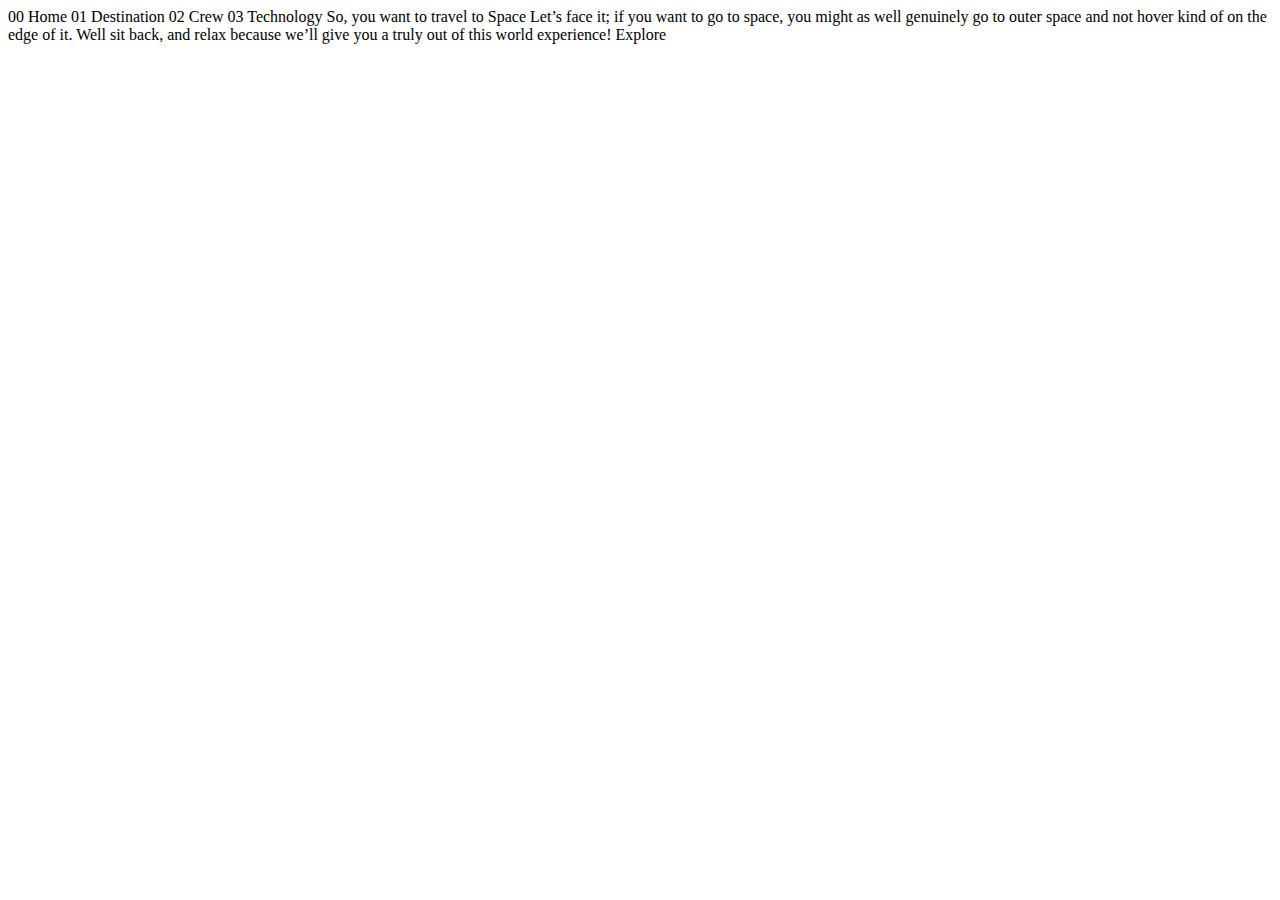
==== starter-code/index.html @ bcc38e99 "Fisrt commit" ====
<!DOCTYPE html>
<html lang="en">
<head>
  <meta charset="UTF-8">
  <meta name="viewport" content="width=device-width, initial-scale=1.0">

  <link rel="icon" type="image/png" sizes="32x32" href="./assets/favicon-32x32.png">
  
  <title>Frontend Mentor | Space tourism website</title>
</head>
<body>

  00 Home
  01 Destination
  02 Crew
  03 Technology

  So, you want to travel to
  Space
  Let’s face it; if you want to go to space, you might as well genuinely go to 
  outer space and not hover kind of on the edge of it. Well sit back, and relax 
  because we’ll give you a truly out of this world experience!

  Explore

</body>
</html>
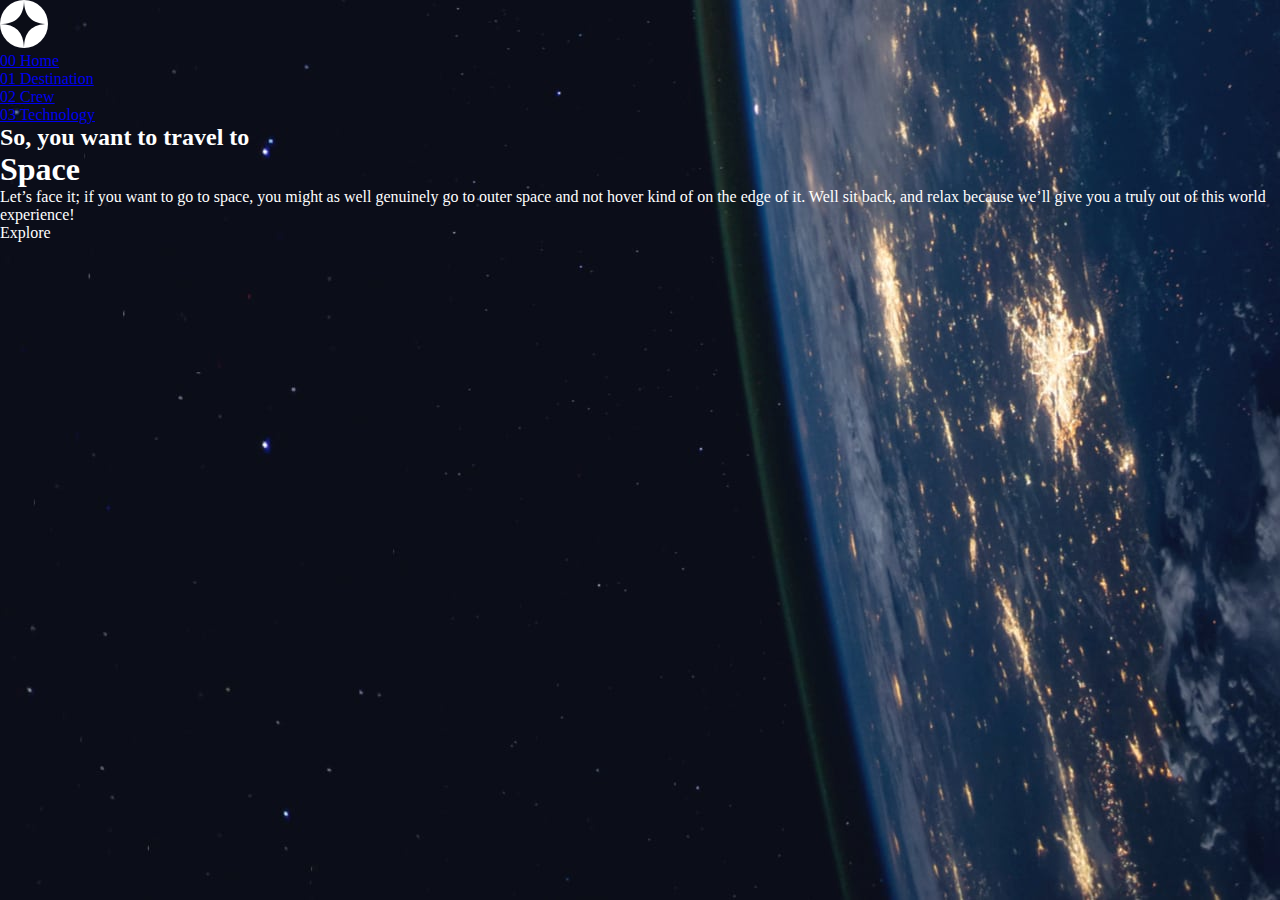
==== commit 3450e9e4: "Organizate logic code" ====
--- a/starter-code/index.html
+++ b/starter-code/index.html
@@ -1,27 +1,50 @@
 <!DOCTYPE html>
 <html lang="en">
-<head>
-  <meta charset="UTF-8">
-  <meta name="viewport" content="width=device-width, initial-scale=1.0">
+  <head>
+    <meta charset="UTF-8" />
+    <meta name="viewport" content="width=device-width, initial-scale=1.0" />
 
-  <link rel="icon" type="image/png" sizes="32x32" href="./assets/favicon-32x32.png">
-  
-  <title>Frontend Mentor | Space tourism website</title>
-</head>
-<body>
+    <link
+      rel="icon"
+      type="image/png"
+      sizes="32x32"
+      href="./assets/favicon-32x32.png"
+    />
+    <link rel="stylesheet" href="styles/style.css" />
 
-  00 Home
-  01 Destination
-  02 Crew
-  03 Technology
+    <title>Frontend Mentor | Space tourism website</title>
+  </head>
+  <body>
+    <header>
+      <div class="container-nav">
+        <div class="img-size">
+          <img src="assets/shared/logo.svg" alt="logo" />
+        </div>
+        <nav>
+          <ul>
+            <li><a href="index.html">00 Home</a></li>
+            <li><a href="destination-moon.html">01 Destination</a></li>
+            <li><a href="crew-pilot.html">02 Crew</a></li>
+            <li><a href="technology-vehicle.html">03 Technology</a></li>
+          </ul>
+        </nav>
+      </div>
+    </header>
+    <main>
+      <div>
+        <h2>So, you want to travel to</h2>
+        <h1>Space</h1>
+        <p>
+          Let’s face it; if you want to go to space, you might as well genuinely
+          go to outer space and not hover kind of on the edge of it. Well sit
+          back, and relax because we’ll give you a truly out of this world
+          experience!
+        </p>
+      </div>
+      <div>
+        Explore
+      </div>
 
-  So, you want to travel to
-  Space
-  Let’s face it; if you want to go to space, you might as well genuinely go to 
-  outer space and not hover kind of on the edge of it. Well sit back, and relax 
-  because we’ll give you a truly out of this world experience!
-
-  Explore
-
-</body>
-</html>+    </main>
+  </body>
+</html>
--- a/starter-code/styles/style.css
+++ b/starter-code/styles/style.css
@@ -0,0 +1,16 @@
+*{
+    margin: 0;
+    padding: 0;
+    box-sizing: border-box;
+}
+body{
+    background-image: url(../assets/home/background-home-desktop.jpg);
+    background-repeat: no-repeat;
+    background-size: cover;
+    background-position: center;
+    background-color: black;
+    color: white;
+    font-family: 'Barlow Condensed', sans-serif;
+    font-family: 'Bellefair', serif;
+    height: 100vh;
+}
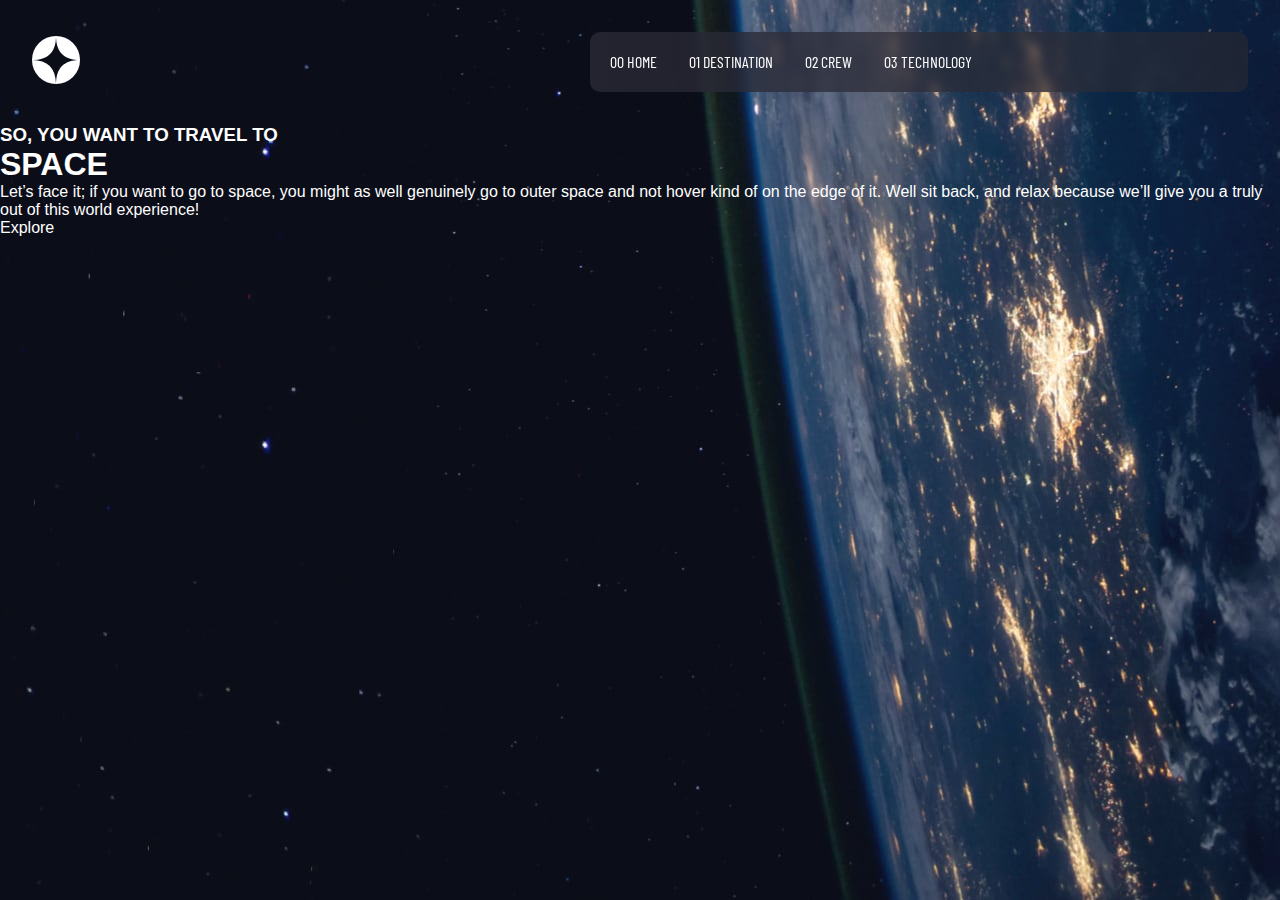
==== commit 28fc7332: "Update style in nav" ====
--- a/starter-code/index.html
+++ b/starter-code/index.html
@@ -10,6 +10,10 @@
       sizes="32x32"
       href="./assets/favicon-32x32.png"
     />
+    <link rel="preconnect" href="https://fonts.googleapis.com">
+<link rel="preconnect" href="https://fonts.gstatic.com" crossorigin>
+<link href="https://fonts.googleapis.com/css2?family=Barlow+Condensed:ital,wght@0,100;0,200;0,300;0,400;0,500;0,600;0,700;0,800;0,900;1,100;1,200;1,300;1,400;1,500;1,600;1,700;1,800;1,900&family=Barlow:ital,wght@0,100;0,200;0,300;0,400;0,500;0,600;0,700;0,800;0,900;1,100;1,200;1,300;1,400;1,500;1,600;1,700;1,800;1,900&family=Bellefair&display=swap" rel="stylesheet">
+
     <link rel="stylesheet" href="styles/style.css" />
 
     <title>Frontend Mentor | Space tourism website</title>
@@ -20,20 +24,21 @@
         <div class="img-size">
           <img src="assets/shared/logo.svg" alt="logo" />
         </div>
-        <nav>
+        <div class="mark-line"></div>
+        <nav class="nav-links">
           <ul>
-            <li><a href="index.html">00 Home</a></li>
-            <li><a href="destination-moon.html">01 Destination</a></li>
-            <li><a href="crew-pilot.html">02 Crew</a></li>
-            <li><a href="technology-vehicle.html">03 Technology</a></li>
+            <li><a href="index.html">00 HOME</a></li>
+            <li><a href="destination-moon.html">01 DESTINATION</a></li>
+            <li><a href="crew-pilot.html">02 CREW</a></li>
+            <li><a href="technology-vehicle.html">03 TECHNOLOGY</a></li>
           </ul>
         </nav>
       </div>
     </header>
     <main>
       <div>
-        <h2>So, you want to travel to</h2>
-        <h1>Space</h1>
+        <h3>SO, YOU WANT TO TRAVEL TO</h3>
+        <h1>SPACE</h1>
         <p>
           Let’s face it; if you want to go to space, you might as well genuinely
           go to outer space and not hover kind of on the edge of it. Well sit
--- a/starter-code/styles/style.css
+++ b/starter-code/styles/style.css
@@ -10,7 +10,38 @@
     background-position: center;
     background-color: black;
     color: white;
-    font-family: 'Barlow Condensed', sans-serif;
-    font-family: 'Bellefair', serif;
+    font-family: Arial, Helvetica, sans-serif;
     height: 100vh;
 }
+
+header{
+    padding: 1rem;
+}
+
+.container-nav{
+    display: flex;
+    justify-content: space-between;
+    align-items: center;
+    padding: 1rem;
+}
+.nav-links{
+        background: linear-gradient(to right, rgba(42, 42, 55, 0.8), rgba(42, 42, 49, 0.6));
+        padding: 20px;
+        border-radius: 10px;
+        backdrop-filter: blur(5px);
+    
+
+}
+.nav-links ul{
+    display: flex;
+    list-style: none;
+    gap: 2rem;
+    margin-right: 16rem;
+}
+.nav-links li a{
+    color: white;
+    text-decoration: none;
+    font-family: 'Barlow Condensed', serif;
+    font-weight: normal;
+    font-size: 16px;
+}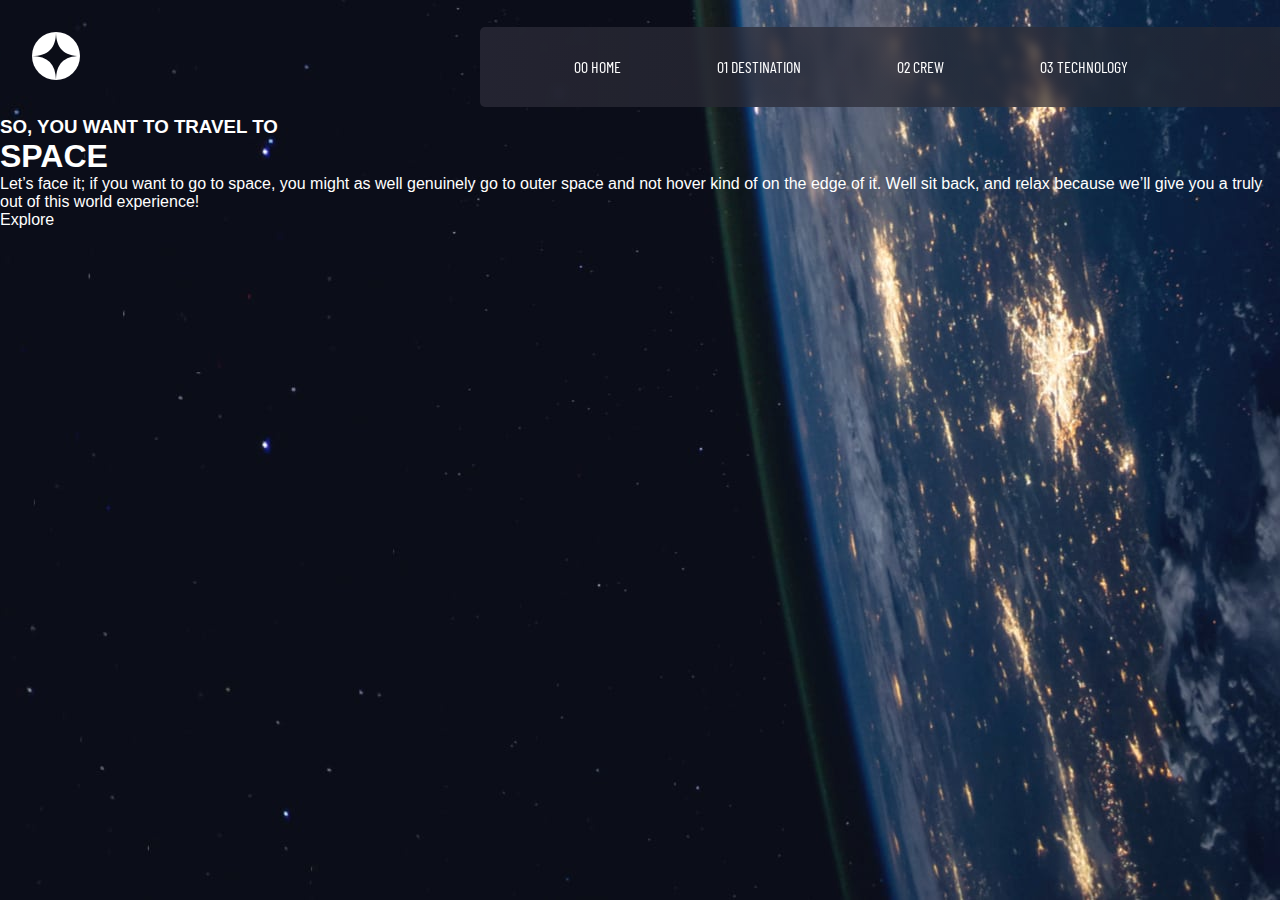
==== commit be414bab: "Modify styles" ====
--- a/starter-code/index.html
+++ b/starter-code/index.html
@@ -1,55 +1,55 @@
 <!DOCTYPE html>
 <html lang="en">
-  <head>
-    <meta charset="UTF-8" />
-    <meta name="viewport" content="width=device-width, initial-scale=1.0" />
 
-    <link
-      rel="icon"
-      type="image/png"
-      sizes="32x32"
-      href="./assets/favicon-32x32.png"
-    />
-    <link rel="preconnect" href="https://fonts.googleapis.com">
-<link rel="preconnect" href="https://fonts.gstatic.com" crossorigin>
-<link href="https://fonts.googleapis.com/css2?family=Barlow+Condensed:ital,wght@0,100;0,200;0,300;0,400;0,500;0,600;0,700;0,800;0,900;1,100;1,200;1,300;1,400;1,500;1,600;1,700;1,800;1,900&family=Barlow:ital,wght@0,100;0,200;0,300;0,400;0,500;0,600;0,700;0,800;0,900;1,100;1,200;1,300;1,400;1,500;1,600;1,700;1,800;1,900&family=Bellefair&display=swap" rel="stylesheet">
+<head>
+  <meta charset="UTF-8" />
+  <meta name="viewport" content="width=device-width, initial-scale=1.0" />
 
-    <link rel="stylesheet" href="styles/style.css" />
+  <link rel="icon" type="image/png" sizes="32x32" href="./assets/favicon-32x32.png" />
+  <link rel="preconnect" href="https://fonts.googleapis.com">
+  <link rel="preconnect" href="https://fonts.gstatic.com" crossorigin>
+  <link
+    href="https://fonts.googleapis.com/css2?family=Barlow+Condensed:ital,wght@0,100;0,200;0,300;0,400;0,500;0,600;0,700;0,800;0,900;1,100;1,200;1,300;1,400;1,500;1,600;1,700;1,800;1,900&family=Barlow:ital,wght@0,100;0,200;0,300;0,400;0,500;0,600;0,700;0,800;0,900;1,100;1,200;1,300;1,400;1,500;1,600;1,700;1,800;1,900&family=Bellefair&display=swap"
+    rel="stylesheet">
 
-    <title>Frontend Mentor | Space tourism website</title>
-  </head>
-  <body>
-    <header>
-      <div class="container-nav">
-        <div class="img-size">
-          <img src="assets/shared/logo.svg" alt="logo" />
-        </div>
-        <div class="mark-line"></div>
-        <nav class="nav-links">
-          <ul>
-            <li><a href="index.html">00 HOME</a></li>
-            <li><a href="destination-moon.html">01 DESTINATION</a></li>
-            <li><a href="crew-pilot.html">02 CREW</a></li>
-            <li><a href="technology-vehicle.html">03 TECHNOLOGY</a></li>
-          </ul>
-        </nav>
+  <link rel="stylesheet" href="styles/style.css" />
+
+  <title>Frontend Mentor | Space tourism website</title>
+</head>
+
+<body>
+  <header>
+    <div class="container-nav">
+      <div class="img-size">
+        <img src="assets/shared/logo.svg" alt="logo" />
       </div>
-    </header>
-    <main>
-      <div>
-        <h3>SO, YOU WANT TO TRAVEL TO</h3>
-        <h1>SPACE</h1>
-        <p>
-          Let’s face it; if you want to go to space, you might as well genuinely
-          go to outer space and not hover kind of on the edge of it. Well sit
-          back, and relax because we’ll give you a truly out of this world
-          experience!
-        </p>
-      </div>
-      <div>
-        Explore
-      </div>
+      <div class="mark-line"></div>
+      <nav class="nav-links">
+        <ul class="nav-items">
+          <li><a href="index.html">00 HOME</a></li>
+          <li><a href="destination-moon.html">01 DESTINATION</a></li>
+          <li><a href="crew-pilot.html">02 CREW</a></li>
+          <li><a href="technology-vehicle.html">03 TECHNOLOGY</a></li>
+        </ul>
+      </nav>
+    </div>
+  </header>
+  <main>
+    <div>
+      <h3>SO, YOU WANT TO TRAVEL TO</h3>
+      <h1>SPACE</h1>
+      <p>
+        Let’s face it; if you want to go to space, you might as well genuinely
+        go to outer space and not hover kind of on the edge of it. Well sit
+        back, and relax because we’ll give you a truly out of this world
+        experience!
+      </p>
+    </div>
+    <div>
+      Explore
+    </div>
 
-    </main>
-  </body>
-</html>
+  </main>
+</body>
+
+</html>--- a/starter-code/styles/style.css
+++ b/starter-code/styles/style.css
@@ -1,9 +1,10 @@
-*{
+* {
     margin: 0;
     padding: 0;
     box-sizing: border-box;
 }
-body{
+
+body {
     background-image: url(../assets/home/background-home-desktop.jpg);
     background-repeat: no-repeat;
     background-size: cover;
@@ -14,34 +15,42 @@
     height: 100vh;
 }
 
-header{
+header {
     padding: 1rem;
 }
 
-.container-nav{
+.container-nav {
     display: flex;
     justify-content: space-between;
     align-items: center;
     padding: 1rem;
 }
-.nav-links{
-        background: linear-gradient(to right, rgba(42, 42, 55, 0.8), rgba(42, 42, 49, 0.6));
-        padding: 20px;
-        border-radius: 10px;
-        backdrop-filter: blur(5px);
-    
 
+.nav-links {
+    background: linear-gradient(to right, rgba(42, 42, 55, 0.8), rgba(42, 42, 49, 0.6));
+    padding: 20px;
+    border-radius: 5px 0px 0px 5px;
+    backdrop-filter: blur(5px);
+    position: absolute;
+    top: 1.7rem;
+    right: 0;
+    width: 50rem;
 }
-.nav-links ul{
+
+.nav-items {
     display: flex;
     list-style: none;
     gap: 2rem;
-    margin-right: 16rem;
+    /* margin-right: rem; */
+    /* margin-left: rem; */
+    margin: 10px;
 }
-.nav-links li a{
+
+.nav-items li a {
     color: white;
     text-decoration: none;
     font-family: 'Barlow Condensed', serif;
     font-weight: normal;
     font-size: 16px;
+    margin-left: 4rem;
 }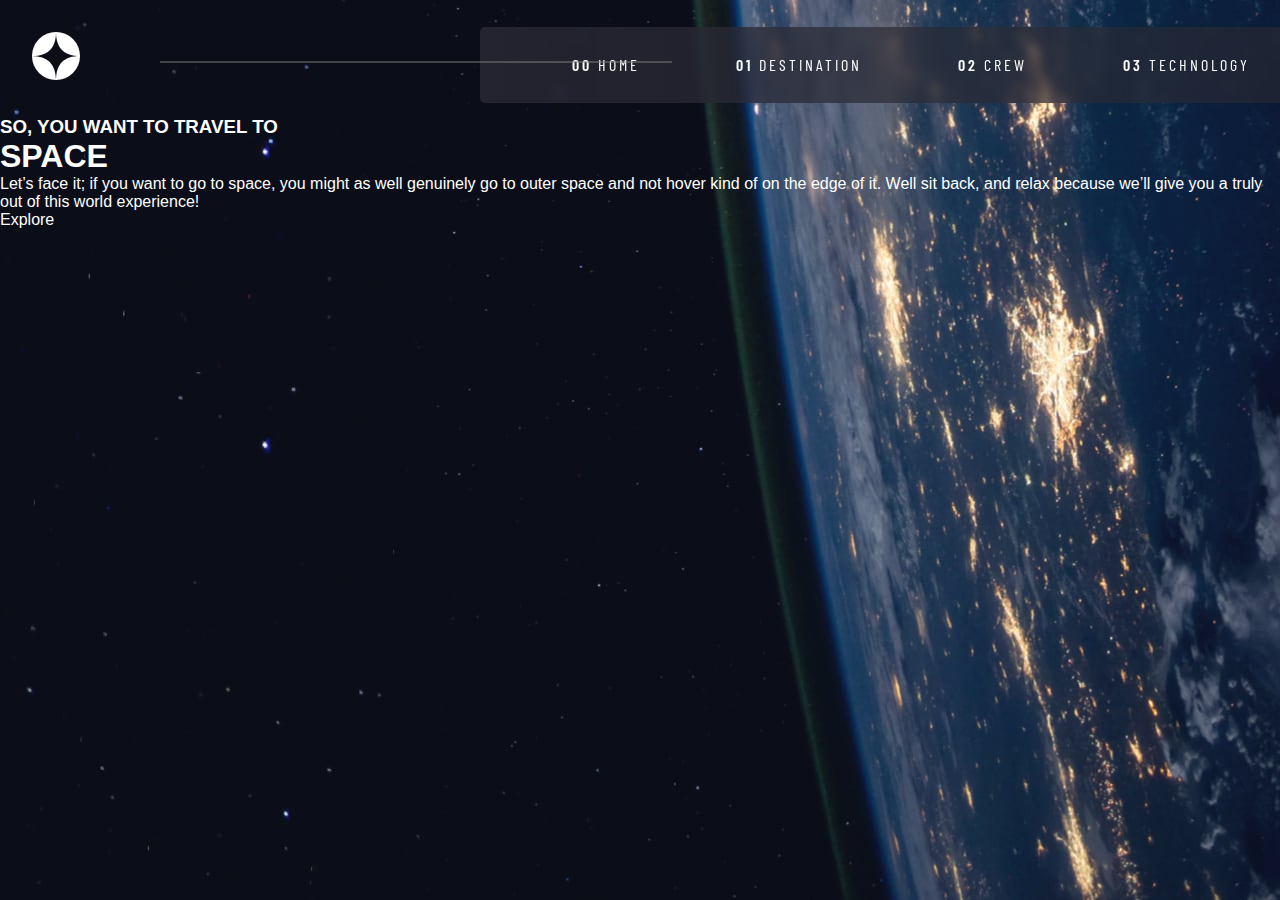
==== commit 1d10244d: "Modify styles in nav items" ====
--- a/starter-code/index.html
+++ b/starter-code/index.html
@@ -26,10 +26,10 @@
       <div class="mark-line"></div>
       <nav class="nav-links">
         <ul class="nav-items">
-          <li><a href="index.html">00 HOME</a></li>
-          <li><a href="destination-moon.html">01 DESTINATION</a></li>
-          <li><a href="crew-pilot.html">02 CREW</a></li>
-          <li><a href="technology-vehicle.html">03 TECHNOLOGY</a></li>
+          <li><a href="index.html"><strong>00</strong> HOME</a></li>
+          <li><a href="destination-moon.html"><strong>01</strong> DESTINATION</a></li>
+          <li><a href="crew-pilot.html"><strong>02</strong> CREW</a></li>
+          <li><a href="technology-vehicle.html"><strong>03</strong> TECHNOLOGY</a></li>
         </ul>
       </nav>
     </div>
--- a/starter-code/styles/style.css
+++ b/starter-code/styles/style.css
@@ -25,7 +25,14 @@
     align-items: center;
     padding: 1rem;
 }
-
+.mark-line{
+    border: 1px solid rgba(128, 128, 128, 0.486);
+    width: 40%;
+    left: 10rem;
+    margin-top: 0.5rem;
+    position: absolute;
+    z-index: 1000;
+}
 .nav-links {
     background: linear-gradient(to right, rgba(42, 42, 55, 0.8), rgba(42, 42, 49, 0.6));
     padding: 20px;
@@ -35,15 +42,18 @@
     top: 1.7rem;
     right: 0;
     width: 50rem;
+    z-index: 999;
 }
 
 .nav-items {
     display: flex;
     list-style: none;
     gap: 2rem;
-    /* margin-right: rem; */
-    /* margin-left: rem; */
-    margin: 10px;
+    margin: 8px;
+    letter-spacing: 3px;
+}
+.nav-items strong{
+    font-weight: 600;
 }
 
 .nav-items li a {
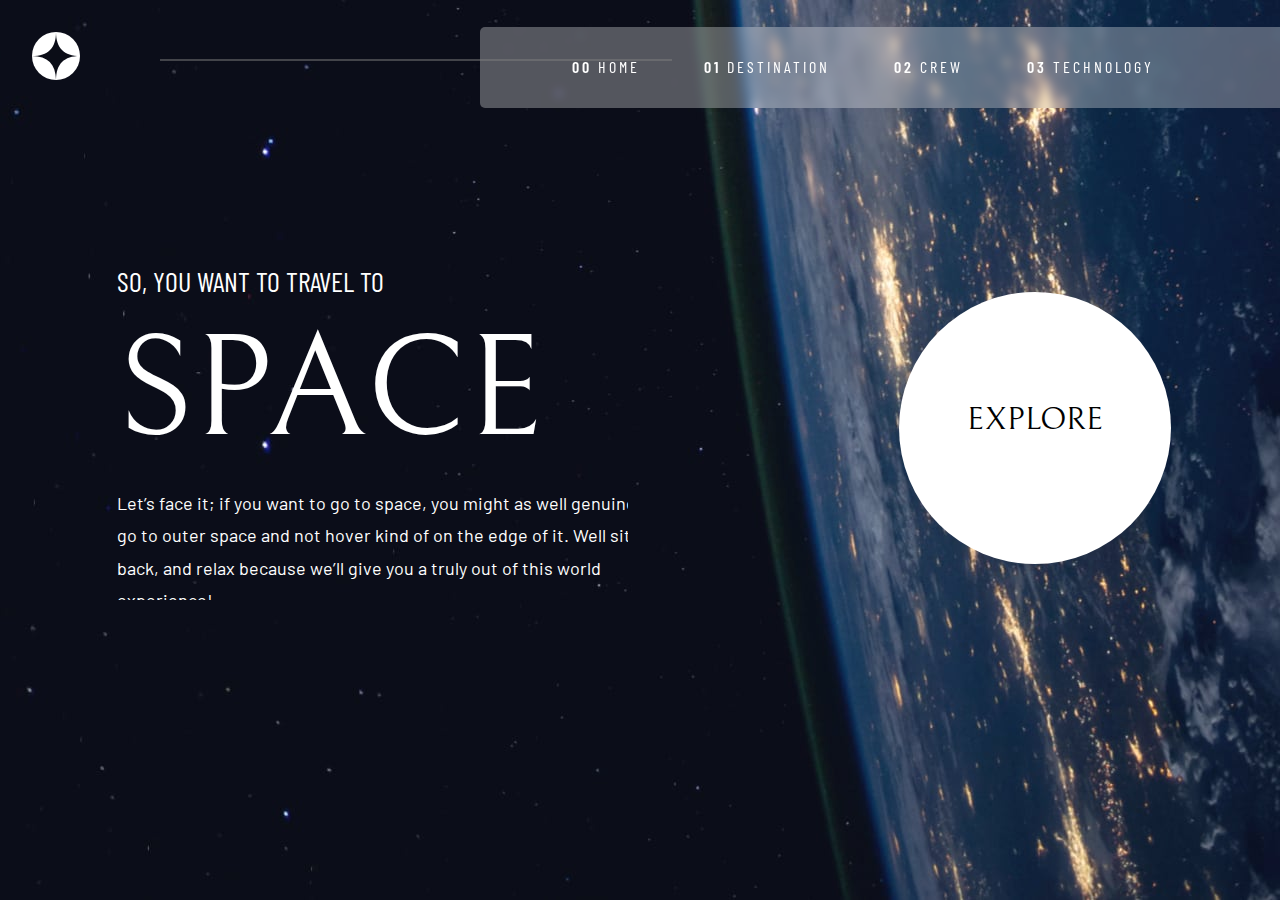
==== commit bae76c2a: "Finish first page" ====
--- a/starter-code/index.html
+++ b/starter-code/index.html
@@ -11,6 +11,8 @@
   <link
     href="https://fonts.googleapis.com/css2?family=Barlow+Condensed:ital,wght@0,100;0,200;0,300;0,400;0,500;0,600;0,700;0,800;0,900;1,100;1,200;1,300;1,400;1,500;1,600;1,700;1,800;1,900&family=Barlow:ital,wght@0,100;0,200;0,300;0,400;0,500;0,600;0,700;0,800;0,900;1,100;1,200;1,300;1,400;1,500;1,600;1,700;1,800;1,900&family=Bellefair&display=swap"
     rel="stylesheet">
+  <link href="https://cdn.jsdelivr.net/npm/bootstrap@5.3.3/dist/css/bootstrap.min.css" rel="stylesheet"
+    integrity="sha384-QWTKZyjpPEjISv5WaRU9OFeRpok6YctnYmDr5pNlyT2bRjXh0JMhjY6hW+ALEwIH" crossorigin="anonymous">
 
   <link rel="stylesheet" href="styles/style.css" />
 
@@ -35,21 +37,35 @@
     </div>
   </header>
   <main>
-    <div>
-      <h3>SO, YOU WANT TO TRAVEL TO</h3>
-      <h1>SPACE</h1>
-      <p>
-        Let’s face it; if you want to go to space, you might as well genuinely
-        go to outer space and not hover kind of on the edge of it. Well sit
-        back, and relax because we’ll give you a truly out of this world
-        experience!
-      </p>
-    </div>
-    <div>
-      Explore
+    <div class="d-flex justify-content-center" >
+      
+      <div class="d-flex flex-row  p-4 gap-4 align-items-center justify-content-center" style="width: 1110px; height: 632px;">
+        <div class="container hero d-block position-static p-2 mx-0">
+          <h3>SO, YOU WANT TO TRAVEL TO</h3>
+          <h1>SPACE</h1>
+          <p>
+            Let’s face it; if you want to go to space, you might as well genuinely
+            go to outer space and not hover kind of on the edge of it. Well sit
+            back, and relax because we’ll give you a truly out of this world
+            experience!
+          </p>
+        </div>
+        <div class="explore">
+          <div class="explorer-bg">
+            <div class="explore-text">
+              <p>
+                EXPLORE
+              </p>
+            </div>
+          </div>
+        </div>
+      </div>
     </div>
 
   </main>
+  <script src="https://cdn.jsdelivr.net/npm/bootstrap@5.3.3/dist/js/bootstrap.bundle.min.js"
+    integrity="sha384-YvpcrYf0tY3lHB60NNkmXc5s9fDVZLESaAA55NDzOxhy9GkcIdslK1eN7N6jIeHz"
+    crossorigin="anonymous"></script>
 </body>
 
 </html>--- a/starter-code/styles/style.css
+++ b/starter-code/styles/style.css
@@ -2,6 +2,7 @@
     margin: 0;
     padding: 0;
     box-sizing: border-box;
+    overflow: hidden;
 }
 
 body {
@@ -34,7 +35,9 @@
     z-index: 1000;
 }
 .nav-links {
-    background: linear-gradient(to right, rgba(42, 42, 55, 0.8), rgba(42, 42, 49, 0.6));
+    background: rgba(255, 255, 255, 0.3); /* Cor de fundo com transparência */
+    backdrop-filter: blur(10px); /* Aplica o efeito de desfoque */
+    -webkit-backdrop-filter: blur(10px);
     padding: 20px;
     border-radius: 5px 0px 0px 5px;
     backdrop-filter: blur(5px);
@@ -62,5 +65,50 @@
     font-family: 'Barlow Condensed', serif;
     font-weight: normal;
     font-size: 16px;
-    margin-left: 4rem;
+    margin-left: 2rem;
+}
+.hero{
+    width: 540px;
+    height: 343px;
+}
+.hero h3{
+    font-family: 'Barlow Condensed', serif;
+    font-weight: normal;
+    font-size: 28px;
+}
+.hero h1{
+    font-family: 'Bellefair', serif;
+    font-size: 144px;
+    font-weight: normal;
+}
+
+.hero p{
+    font-family: 'Barlow', serif;
+    font-size: 18px;
+    line-height: 180%;
+    font-weight: normal;
+    width: 540px;
+}
+
+.explore {
+    width: 540px;
+    height: 272px;
+    display: flex;
+    justify-content: flex-end;
+    align-items: flex-end;
+}
+.explorer-bg{
+    background-color: white;
+    width: 272px;
+    height: 272px;
+    border-radius: 50%;
+    display: flex;
+    justify-content: center;
+    align-items: center;
+}
+.explore-text p{
+    color: black;
+    font-size: 32px;
+    font-family: 'Bellefair', serif;
+    font-weight: normal;
 }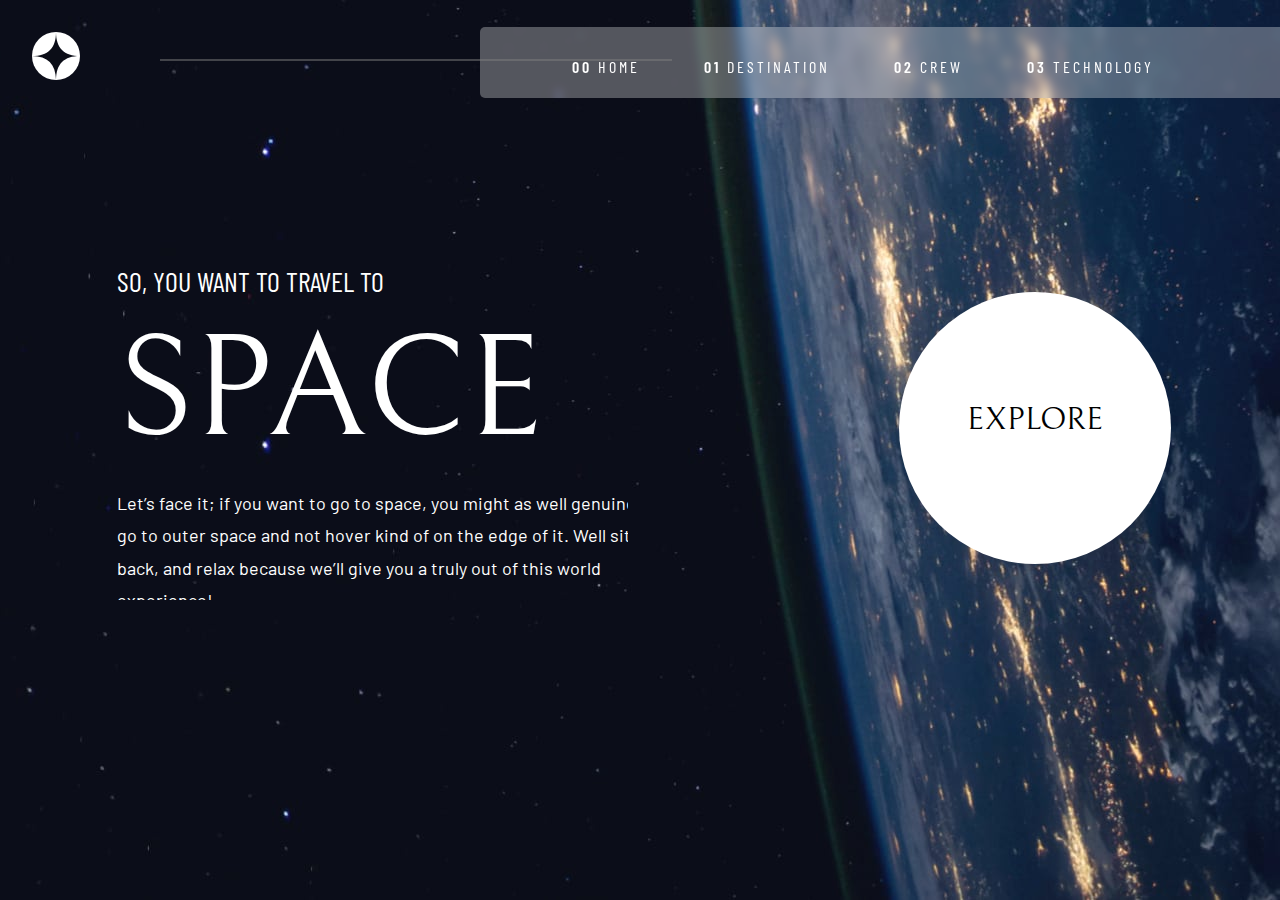
==== commit 0f5adaa6: "Add animation nav-link" ====
--- a/starter-code/index.html
+++ b/starter-code/index.html
@@ -28,10 +28,10 @@
       <div class="mark-line"></div>
       <nav class="nav-links">
         <ul class="nav-items">
-          <li><a href="index.html"><strong>00</strong> HOME</a></li>
-          <li><a href="destination-moon.html"><strong>01</strong> DESTINATION</a></li>
-          <li><a href="crew-pilot.html"><strong>02</strong> CREW</a></li>
-          <li><a href="technology-vehicle.html"><strong>03</strong> TECHNOLOGY</a></li>
+          <li><a href="index.html" class="nav-link"><strong>00</strong> HOME</a></li>
+          <li><a href="destination-moon.html" class="nav-link"><strong>01</strong> DESTINATION</a></li>
+          <li><a href="crew-pilot.html" class="nav-link"><strong>02</strong> CREW</a></li>
+          <li><a href="technology-vehicle.html" class="nav-link"><strong>03</strong> TECHNOLOGY</a></li>
         </ul>
       </nav>
     </div>
--- a/starter-code/styles/style.css
+++ b/starter-code/styles/style.css
@@ -38,7 +38,7 @@
     background: rgba(255, 255, 255, 0.3); /* Cor de fundo com transparência */
     backdrop-filter: blur(10px); /* Aplica o efeito de desfoque */
     -webkit-backdrop-filter: blur(10px);
-    padding: 20px;
+    padding: 20px 20px 0 20px;
     border-radius: 5px 0px 0px 5px;
     backdrop-filter: blur(5px);
     position: absolute;
@@ -52,7 +52,7 @@
     display: flex;
     list-style: none;
     gap: 2rem;
-    margin: 8px;
+    margin: 8px 8px 0 8px;
     letter-spacing: 3px;
 }
 .nav-items strong{
@@ -60,12 +60,38 @@
 }
 
 .nav-items li a {
+    position: relative;
+}
+a.nav-link{
     color: white;
     text-decoration: none;
     font-family: 'Barlow Condensed', serif;
     font-weight: normal;
     font-size: 16px;
     margin-left: 2rem;
+    position: relative;
+    padding-bottom: 19px;
+}
+
+a.nav-link::after {
+    content: "";
+    position: absolute;
+    width: 100%;
+    transform: scaleX(0);
+    height: 2px;
+    bottom: 0;
+    left: 0;
+    background-color: white;
+    transform-origin: bottom right;
+    transition: transform 0.25s ease-out;
+}
+
+a.nav-link:hover::after {
+    transform: scaleX(1);
+    transform-origin: bottom left;
+}
+a.nav-link:hover {
+    color: white;
 }
 .hero{
     width: 540px;
